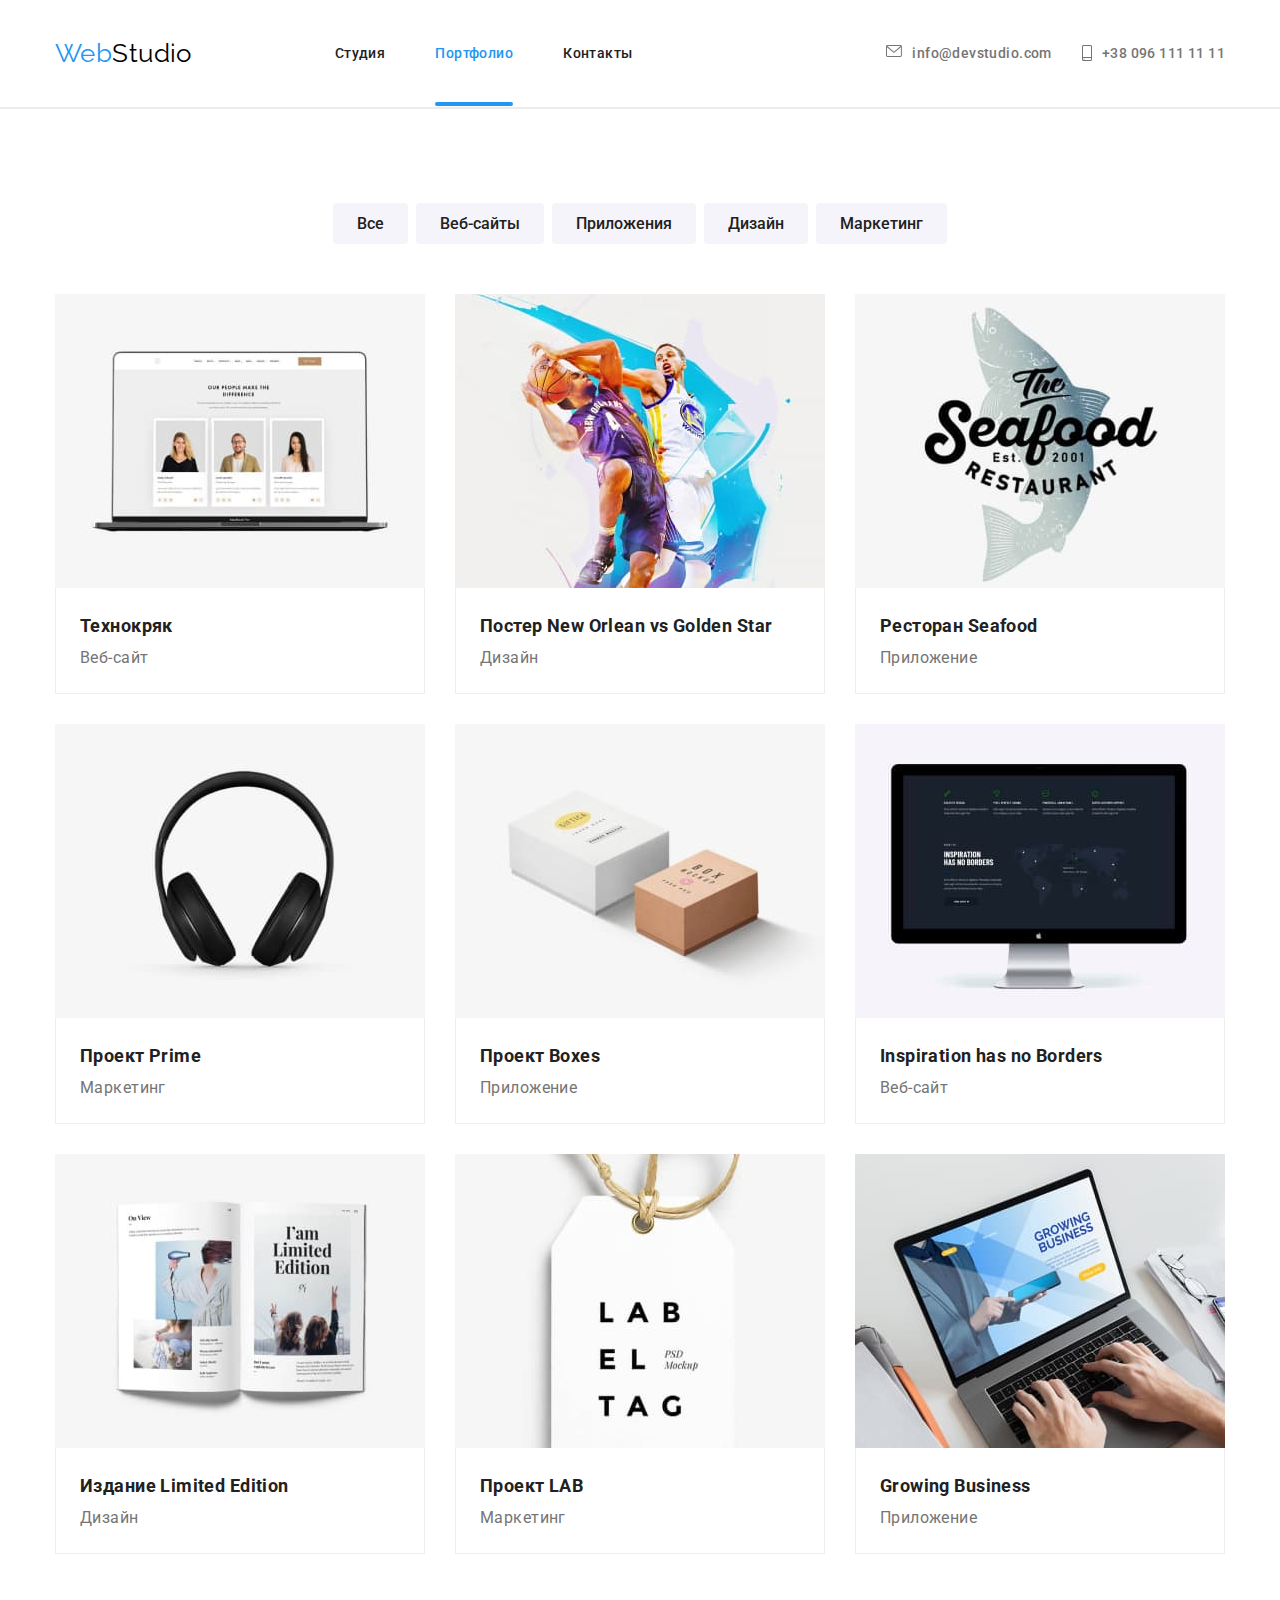
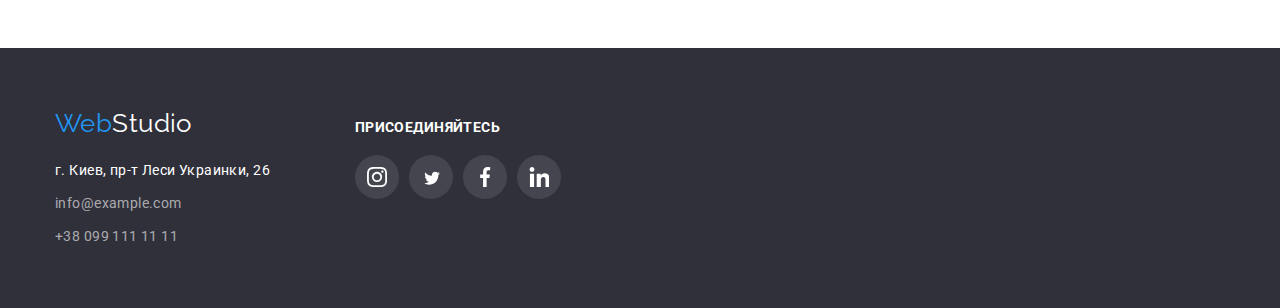
==== portfolio.html @ b3070d26 "Initial commit" ====
<!DOCTYPE html>
<html lang="ru">
  <head>
    <meta charset="UTF-8" />
    <meta http-equiv="X-UA-Compatible" content="IE=edge" />
    <meta name="viewport" content="width=device-width, initial-scale=1.0" />
    <title>Портфолио</title>
    <link rel="preconnect" href="https://fonts.googleapis.com" />
    <link rel="preconnect" href="https://fonts.gstatic.com" crossorigin />
    <link
      href="https://fonts.googleapis.com/css2?family=Raleway:wght@700&family=Roboto:wght@400;500;700;900&display=swap"
      rel="stylesheet"
    />
    <link
      rel="stylesheet"
      href="https://cdnjs.cloudflare.com/ajax/libs/modern-normalize/1.1.0/modern-normalize.min.css"
    />
    <link rel="stylesheet" href="./css/styles.css" />
  </head>

  <body class="body">
    <!---------------------------------------шапка профиля-->
    <header class="header">
      <div class="container header-container">
        <nav class="main-nav">
          <a href="./index.html" class="logo"
            ><span class="accent">Web</span>Studio</a
          >
          <ul class="site-nav list">
            <li class="item">
              <a href="./index.html" class="link">Студия</a>
            </li>
            <li class="item">
              <a href="./portfolio.html" class="link-current link">Портфолио</a>
            </li>
            <li class="item"><a href="" class="link">Контакты</a></li>
          </ul>
        </nav>
        <ul class="auth-nav list">
          <li class="auth-item">
          <a href="mailto:info@devstudio.com" class="mail">
            <svg class="auth-icon"
            width="16"
            height="12">
            <use href="./images-studio/icons.svg#icon-mail">
            </use>
          </svg>info@devstudio.com</a
          >
        </li>
          <li class="auth-item">
            <a href="tel:+380961111111" class="phone"><svg class="auth-icon"
              width="10"
              height="16">
              <use href="./images-studio/icons.svg#icon-smartphone">
              </use>
            </svg>+38 096 111 11 11</a>
          </li>
        </ul>
      </div>
    </header>
    <!--------------------кнопки-->
    <main>
      <section class="section filter">
        <div class="container filter">
          <ul class="buttons-filter list">
            <li class="btn-item"><button type="button" class="buttons">Все</button></li>
            <li class="btn-item"><button type="button" class="buttons">Веб-сайты</button></li>
            <li class="btn-item"><button type="button" class="buttons">Приложения</button></li>
            <li class="btn-item"><button type="button" class="buttons">Дизайн</button></li>
            <li class="btn-item"><button type="button" class="buttons">Маркетинг</button></li>
          </ul>
        </div>
      <!---------------------------------FILTER-->
        <div class="container filter-container">
          <ul class="filter-list list">
            <li class="filter-item">
              <div class="filter-modal">
                <img
                src="./images-portfolio/img-7.jpg"
                alt="магазин техники"
                width="370"
              />
              <div class="overlay">
                <p>Технокряк это современная площадка
                распространения коронавируса. 
                Компании используют эту платформу для 
                цифрового шпионажа и атак на
                защищённые сервера конкурентов.</p>
              </div>
            </div> 
              <div class="filter-wrap">
                <h3 class="title">Технокряк</h3>
                <p>Веб-сайт</p>
              </div>  
            </li>
            <li class="filter-item">
              <div class="filter-modal">
                <img src="./images-portfolio/img-8.jpg" alt="NBA" width="370" />
                <div class="overlay">
                  <p>Андрей спасибо Вам)<br>Oчень помогаете)</p>
                </div>
              </div>
              <div class="filter-wrap">
                <h3 class="title">Постер New Orlean vs Golden Star</h3>
                <p>Дизайн</p>
              </div>
            </li>
            <li class="filter-item">
              <div class="filter-modal">
                <img
                src="./images-portfolio/img-9.jpg"
                alt="тарелка с рыбой"
                width="370"
              />
              <div class="overlay">
                <p> Как же хочется побыстрее сдать все домашки</p>
              </div>
            </div>
              <div class="filter-wrap">
                <h3 class="title">Ресторан Seafood</h3>
                <p>Приложение</p>
              </div>
            </li>
            <li class="filter-item">
              <div class="filter-modal">
                <img
                src="./images-portfolio/img-10.jpg"
                alt="наушники"
                width="370"
              /> <div class="overlay">
                    <p>А еще понимать полностью как я эти домашки сделала</p>
              </div>
            </div>
              <div class="filter-wrap">
                <h3 class="title">Проект Prime</h3>
                <p>Маркетинг</p>
              </div>
            </li>
            <li class="filter-item">
              <div class="filter-modal"><img
                src="./images-portfolio/img-11.jpg"
                alt="peper box"
                width="370"
              /> <div class="overlay">
                <p>Чтоб на зимних каникулах сесть, и создать какой-нибудь лендинг</p>
              </div>
            </div>
              <div class="filter-wrap">
                <h3 class="title">Проект Boxes</h3>
                <p>Приложение</p>
              </div>
            </li>
            <li class="filter-item">
              <div class="filter-modal">
              <img
                src="./images-portfolio/img-12.jpg"
                alt="wallpapers travel"
                width="370"
              /> <div class="overlay">
                <p>А еще лучше этот лендинг продать</p>
              </div>
            </div>
              <div class="filter-wrap">
                <h3 class="title">Inspiration has no Borders</h3>
                <p>Веб-сайт</p>
              </div>
            </li>
            <li class="filter-item">
              <div class="filter-modal">
                <img
                src="./images-portfolio/img-13.jpg"
                alt="magazine"
                width="370"
              /> <div class="overlay">
                <p>Ведь деньги, это всегда<br> ОЧЕНЬ ПРИЯТНО!!!</p>
              </div>
            </div>
              <div class="filter-wrap">
                <h3 class="title">Издание Limited Edition</h3>
                <p>Дизайн</p>
              </div>
            </li>
            <li class="filter-item">
              <div class="filter-modal">
                <img src="./images-portfolio/img-14.jpg" alt="lab" width="370" />
                <div class="overlay">
                  <p>Сложно конечно делать все карточки фильтра было делать по отдельности)
                    Поскольку у я так и не разобралась как поставить курсор на несколько строк сразу(
                  </p>
                </div>
              </div>
              <div class="filter-wrap">
                <h3 class="title">Проект LAB</h3>
                <p>Маркетинг</p>
              </div>
            </li>
            <li class="filter-item"><a>
              <div class="filter-modal">
                <img src="./images-portfolio/img-15.jpg" alt="370" width="370" />
                <div class="overlay">
                  <p>За то хорошо попрактиковалась с разметкой</p>
                </div>
              </div>
              <div class="filter-wrap">
                <h3 class="title">Growing Business</h3>
                <p>Приложение</p></a>
              </div>
            </li>
          </ul>
        </div>
      </section>
    </main>
    <!-- подвал-->
    <footer class="footer">
      <div class="container footer-container">
        <div>
        <a href="/" class="logo"><span class="accent">Web</span>Studio</a>
        <address>
          <p class="footer-address">г. Киев, пр-т Леси Украинки, 26</p>
          <a href="mailto:info@example.com" class="footer-mail"
            >info@example.com</a
          >
          <a href="tel:+380991111111" class="footer-phone">+38 099 111 11 11</a>
        </address>
      </div>
      <div class="footer-join">
        <p class="join-title">ПРИСОЕДИНЯЙТЕСЬ</p>
            <ul class="footer master-social-list">
              <li class="master-social-item">
                  <a href="" class="master-social-link">
                      <svg class="master-social-icon"
                      width="20" 
                      height="20">
                      <use href="./images-studio/icons.svg#icon-instagram">
                      </use>
                      </svg>
                    </a>
              </li>
              <li class="master-social-item">
                  <a href="" class="master-social-link">
                      <svg class="master-social-icon"
                      width="20"
                      height="20">
                      <use href="./images-studio/icons.svg#icon-twitter">
                      </use>
                      </svg>
                </a>
              </li>
              <li class="master-social-item">
                  <a href="" class="master-social-link">
                    <svg class="master-social-icon"
                        width="20"
                        height="20">
                        <use href="./images-studio/icons.svg#icon-facebook">
                        </use>
                    </svg>
                  </a>
              </li>  
              <li class="master-social-item">
                  <a href="" class="master-social-link">
                    <svg class="master-social-icon"
                      width="20"
                      height="20">
                  <use href="./images-studio/icons.svg#icon-linkedin">
                  </use>
                  </svg>
                </a>
              </li>   
        </ul>
      </div>
    </div>
    </footer>
  </body>
  </body>
</html>
---- css/styles.css ----
:root {
  --primary-text-color: #757575;
  --title-text-color: #212121;
  --accent-color: #2196f3;
  --background-button: #188ce8;
  --white-color: #ffffff;
  --icon-clr: ##AFB1B8;

  --background-color: #e5e5e5;
  --hero-background-color: #2f303a;
  --second-accent-color: #000000;
  --filter-background: #f5f4fa;
  
}
html {
  box-sizing: border-box;
}
*,
*::after,
*::before {
    box-sizing: inherit;
}
body {
    background-color: var(--white-color);
    color: var(--primary-text-color);
    font-family: Roboto, sans-serif;
    letter-spacing: 0.03em;
    font-weight: 400;
    font-size: 14px;
    line-height: 1.7;
}
/* ------утилиты----- */
.list {
    list-style: none;
    padding: 0;
    margin: 0;
}
h1,h2,h3,h4,p,ul{
    margin-top: 0;
    margin-bottom: 0;
}
img {
  display: block;
}
/* ----------conteiner--------------- */
.container {
    width: 1200px;
    padding-left: 15px;
    padding-right: 15px;
    margin-left: auto;
    margin-right: auto;
}
/* site nav */
.logo {
    color: var(--second-accent-color);
    font-family: Raleway, cursive;
    font-size: 26px;
    line-height: 1.2;
    text-decoration: none;
    margin-right: 93px;
}
.logo:hover,
.logo:focus {
    color: var(--accent-color);
    transition-property: color;
    transition-duration: 250ms;
    transition-timing-function: cubic-bezier(0.4, 0, 0.2, 1);
}
.accent {
    color: var(--accent-color);
}
/* ----------HEDER-------- */
.header-container {
    display: flex;
    justify-content: space-between;
}
.header {
    padding-top: 25px;
    padding-bottom: 25px;
    border-bottom: 2px solid #ECECEC;
}
/* ------------main  NAV----------------- */
.main-nav {
    display: flex;
    align-items: center;
}
/* ------------SITE NAV----------------- */
.site-nav {
    display: flex;
    justify-content: space-between;
}
.site-nav .item {
    margin-left: 50px;
}
.site-nav .link {
    display: block;
    padding: 20px 0 20px 0;
}
.site-nav .link,
.auth-nav .mail,
.auth-nav .phone,
.site-nav .link-current {
    color: var(--title-text-color);
    font-weight: 500;
    font-size: 14px;
    line-height: 1.2;
    text-decoration: none;
}

.site-nav .link-current {
    color: var(--accent-color);
    position: relative;
  
}
.site-nav .link:hover,
.site-nav .link:focus,
.link-current:hover,
.link-current:focus {
    color: var(--accent-color);
    transition-property: color;
    transition-duration: 250ms;
    transition-timing-function: cubic-bezier(0.4, 0, 0.2, 1);
}
.link-current::after {
    position: absolute;
    content: "";
    border-color: var(--accent-color);
    background-color: var(--accent-color);
    display: block;
    width: 100%;
    height: 4px;
    bottom: -24px;
    
    
    border-radius: 2px; 
}
/* ------------AUTH-NAV----------------- */
.auth-nav {
    display: flex;
    margin-left: auto;
    align-items: center;

}
.auth-nav .item + .item {
    margin-left: 50px;
    display: flex;
}
.auth-nav .mail,
.auth-nav .phone {
    color: var(--primary-text-color);
    text-decoration: none;
    display: flex;
    fill: currentColor;
    padding: 20px 0 20px 0;
}
.auth-item .mail:focus,
.auth-item .mail:hover,
.auth-item .phone:focus,
.auth-item .phone:hover {
    color: var(--accent-color);
    transition-property: color;
    transition-duration: 250ms;
    transition-timing-function: cubic-bezier(0.4, 0, 0.2, 1);
}
.auth-item {
    margin-right: 30px;
    
}
.auth-item:last-child {
    margin-right: 0;
}

.auth-icon {
    margin-right: 10px;
}
------------HERO-----------------
.hero {
    display: flex;
    text-align: center;
    padding-bottom: 200px;
    border: 1px solid #ECECEC;
}
.hero-container {
    padding-top: 200px;
}
.overlay-hero {
    margin-left: auto;
    margin-right: auto;
    max-width: 1600px;
    height: 600px;
    background-color: var(--hero-background-color);
    background-image: linear-gradient(rgba(47, 48, 58, 0.4),
    rgba(47, 48, 58, 0.4)),
    url(../images-studio/bgheaderimg.jpg);
    background-repeat: no-repeat;
    background-size: cover;
    background-position: center;
} 
.hero-title {
    margin-top: 0;
    margin-bottom: 30px;
    color: var(--white-color);
    font-weight: 900;
    font-size: 44px;
    line-height: 1.4;
    text-align: center;
}
.hero-button {
    display: block;
    border-radius: 4px;
    border: 4px transparent;
    color: var(--white-color);
    background-color: var(--background-button);
    width: 200px;
    height: 50px;
    font-family: inherit;
    font-weight: 700;
    font-size: 16px;
    line-height: 1.8;
    cursor: pointer;
    margin: 0 auto;
}
.hero-button:hover,
.hero-button:focus {
    color: var(--accent-color);
    background-color: var(--white-color);
    transition-property: background-color, color;
    transition-duration: 250ms;
    transition-timing-function: cubic-bezier(0.4, 0, 0.2, 1);
  
} 
.backdrop {
    position: fixed;
    left: 0px;
    top: 0px;
    width: 100%;
    height: 100%;
    
    background-color: rgba(0, 0, 0, 0.2);
    transition: opacity 300ms linear;

}
.backdrop.is-hidden {
    visibility: hidden;
    pointer-events: none;
    opacity: 0;
    
    
}
.modal {
    position: absolute;
    top: 50%;
    left: 50%;
    transform: translate(-50%, -50%);

    width: 528px;
    height: 581px;

    background-color: var(--white-color);
    box-shadow: 0px 1px 3px rgba(0, 0, 0, 0.12),
    0px 1px 1px rgba(0, 0, 0, 0.14),
    0px 2px 1px rgba(0, 0, 0, 0.2);
    border-radius: 4px;
}
.btn-close {
    position: absolute;
    right: 10px;
    top: 10px;
    width: 30px;
    height: 30px;
    padding: 8px;
   
    border-radius: 50%;
    background: var(--white-color);
    border: 1px solid rgba(0, 0, 0, 0.1);
    display: flex;
    justify-content: center;
    align-items: center;
}
.close-icon {
  
  /* width: 18px;
  height: 18px; */
  
}
/* ------------SECTION----------------- */
.section {
    padding: 94px 0px;
} 
.section .title {
    color: var(--title-text-color);
    font-weight: 700;
    font-size: 14px;
    line-height: 1.1;
}
/* ---------------FETURES-------------- */
.section-feature {
    padding: 94px 0px;
}
.feature-list .title {
    color: var(--title-text-color);
    font-weight: 700;
    font-size: 14px;
    line-height: 1.1;
    text-transform: uppercase;
    margin-bottom: 10px;
}
.feature-list {
    display: flex;
    flex-direction: row;
    flex-wrap: nowrap; 
}
.feature-list .item {
    width: 270px;
    margin-right: 30px;
}
  .feature-list .item:last-child {
    margin-right: 0px;
}
.feature-box {
    margin-bottom: 30px;
    height: 120px;
    display: flex;
    justify-content: center;
    align-items: center;
    background: #F5F4FA;
    border-radius: 4px; 
}
.feature-item {
    width: 70px;
    height: 70px;
}
/* ---------------WORK -------------- */
.works {
    padding-top: 0px;
}
.works-title,
.team-title {
    color: var(--title-text-color);
    font-weight: 700;
    font-size: 36px;
    line-height: 1.2;
    text-align: center;
    margin-bottom: 50px;
}
.works-list {
    display: flex;
    justify-content: space-between;
}
.works-cover {
    position: relative;
    /* Transform: translateY(-50%); */
    display: flex;
    justify-content: center;
    align-items: center;
    
}
.works-text {
    position: absolute;
    left: 100px;
    font-weight: 700;
    font-size: 14px;
    line-height: 1.1;
    text-align: center;
    letter-spacing: 0.03em;
    text-align: center;
    background-color: rgba(47, 48, 58, 0.8);
    text-transform: uppercase;
    color: #FFFFFF;
    width: 370px;
    height: 70px;
    left: 0;
    bottom: 0; 
    padding: 27px 82px 27px 83px;
}

.overlay {
    position: absolute;
    top: 0;
    width: 100%;
    height: 100%;
    color: var(--white-color);
    background: rgba(33, 150, 243, 0.9);
    padding: 63px 24px;
    transform: translateY(100%);
    transition: transform 250ms;
    transition-duration: cubic-bezier(0.4, 0, 0.2, 1);
} 
/* ------------TEAM--------- */
.team {
    display: flex;
    padding-top: 94px;
    padding-bottom: 94px;
    background-color: #F5F4FA;
    margin-bottom: 0;
}
.team-card {
    background-color: var(--white-color);
    margin-right: 30px;
    border-radius: 0px 0px 4px 4px;
    box-shadow: 0px 1px 3px
    rgba(0, 0, 0, 0.12),
    0px 1px 1px rgba(0, 0, 0, 0.14),
    0px 2px 1px rgba(0, 0, 0, 0.2);
}
.team-card:last-child {
    margin-right: 0px;
}
.team-list {
    display: flex;
}
.team-wrap {
    border-radius: 0px 0px 4px 4px;
    padding-top: 30px;
    padding-bottom: 30px;
}
.team-item {
    color: var(--title-text-color);
    font-weight: 500;
    font-size: 16px;
    line-height: 1.1;
    margin-bottom: 10px;
    text-align: center;
}
.description {
    font-size: 16px;
    line-height: 1.1;
    text-align: center;
    margin-bottom: 16px;
}
.master-social-list {
    display: flex;
    list-style: none;
    align-items: center;
    padding-left: 32px;
}
.master-social-item {
    margin-right: 10px;
}
.master-social-item:last-child {
    margin-right: 0px;
}
.master-social-link {
    width: 44px;
    height: 44px;
    border-radius: 50%;
    display: flex; 
    background-color: var(--white-color);
    justify-content: center;
    align-items: center;
    color: var(--white-color);
}
.master-social-icon {
    fill: #AFB1B8;
}
.master-social-link:hover,
.master-social-link:focus {
    background-color: var(--accent-color);
    transition-property: background-color;
    transition-duration: 250ms;
    transition-timing-function: cubic-bezier(0.4, 0, 0.2, 1);
}
.master-social-link:hover svg,
.master-social-link:focus svg {
    fill: var(--white-color);
    
}
/* --------------CLIENTS---------------------- */
.section-clients {
    padding-top: 94px;
    padding-bottom: 94px;
}
.clients-title {
    text-align: center;
    margin-bottom: 50px;
    font-weight: 700;
    font-size: 36px;
    line-height: 1.1;
    letter-spacing: 0.03em;
    color: var(--second-accent-color);
}
.clients .list {
    display: flex;
}
.clients-item {
    margin-right: 30px; 
}
.clients-link {
    display: flex;
    justify-content: center;
    align-items: center;
    width: 170px;
    height: 92px;
    border: 1px solid #AFB1B8;
    border-radius: 4px;
    fill: #AFB1B8;
}
.clients-item:last-child {
    margin-right: 0;
}
.clients-link:hover,
.clients-link:focus,
.clients-icon:hover,
.clients-icon:focus {
    fill: var(--accent-color);
    border-color: var(--accent-color);
    transition-property: fill, border-color;
    transition-duration: 250ms;
    transition-timing-function: cubic-bezier(0.4, 0, 0.2, 1);
}
/* ---------------FOOTER-------------- */
.footer-container {
    display: flex;
  align-items: baseline;
}
.footer {
    background-color: var(--hero-background-color);
    padding-top: 60px;
    padding-bottom: 60px;
}
.footer .logo {
    color: var(--white-color);
    margin-bottom: 20px;
    display: flex;
    text-decoration: none;
}
.footer .logo:hover {
    color: var(--accent-color);
    transition-property: color;
    transition-duration: 250ms;
    transition-timing-function: cubic-bezier(0.4, 0, 0.2, 1);
}
.footer-address,
.footer-mail,
.footer-phone {
    color: var(--white-color);
    font-style: normal;
    font-size: 14px;
    line-height: 1.7;
}
.footer-mail,
.footer-phone {
    color: rgba(255, 255, 255, 0.6);
    display: block;
    text-decoration: none;
}
.footer-mail:hover,
.footer-phone:hover,
.footer-mail:focus,
.footer-phone:focus {
    color: var(--accent-color);
    transition-property: color;
    transition-duration: 250ms;
    transition-timing-function: cubic-bezier(0.4, 0, 0.2, 1);
}
.footer-address,
.footer-mail {
    margin-bottom: 9px;
}
 .footer-join {
  margin-left: 70px;
}
.join-title {
    color: var(--white-color);
    font-weight: 700;
    font-size: 14px;
    line-height: 1.1;
}
.footer .master-social-list {
    width: 205px;
    margin-top: 20px;
    padding: 0px;
}
.footer .master-social-link {
    background: rgba(255, 255, 255, 0.1);
}

.footer .master-social-icon {
    fill: var(--white-color);
}
.master-social-link:hover,
.master-social-link:focus{
    background-color: var(--accent-color);
    transition-property: background-color;
    transition-duration: 250ms;
    transition-timing-function: cubic-bezier(0.4, 0, 0.2, 1);
}

/* ------PORTFOLIO------------- */
.buttons {
    color: var(--title-text-color);
    background-color: var(--filter-background);
    font-family: inherit;
    font-weight: 500;
    font-size: 16px;
    line-height: 1.6;
    padding: 6px 22px;
    border-radius: 4px;
    border-color: transparent;
    min-height: 38px;
    cursor: pointer;
}
.btn-item {
    margin-right: 8px;
}
.btn-item:last-child {
    margin-right: 0px;
}
.buttons:hover,
.buttons:focus {
    color: var(--white-color);
    background-color: var(--accent-color);
    box-shadow: 0px 4px 4px rgba(0, 0, 0, 0.25);
    transition-property: background-color, box-shadow;
    transition-duration: 250ms;
    transition-timing-function: cubic-bezier(0.4, 0, 0.2, 1);
}
.buttons-filter {
    display: flex;
    justify-content: center;
    margin-bottom: 50px;
}
/* ----------------FILTER----------- */
.filter-list .title {
    color: var(--title-text-color);
    font-weight: 700;
    font-size: 18px;
    line-height: 2;
}
.filter-container {
    display: flex;
    flex-wrap: wrap;
}

.filter-wrap {
    padding: 20px 24px;
    border: 1px solid #EEEEEE;
    border-top: 0px;
}
.filter-modal {
  position: relative;
  overflow: hidden;
}

.filter-item:hover .overlay {
    transform: translateY(0%);
    
}
.overlay {
    position: absolute;
    top: 0;
    width: 100%;
    height: 100%;
    color: var(--white-color);
    background: rgba(33, 150, 243, 0.9);
    padding: 63px 24px;
    transform: translateY(100%);
    transition-property: background-color, color, translateY(100%);
    transition-duration: 250ms;
    transition-timing-function: cubic-bezier(0.4, 0, 0.2, 1);
}
.filter-list {
    display: flex;
    flex-wrap: wrap;
}
.filter-item {
    width: 370px;
    font-size: 16px;
    line-height: 1.8;
    margin-right: 30px;
    margin-bottom: 30px;
    width: 370px;
    width: calc((100% - 2 * 30px) / 3);
    
}
.filter-item:hover,
.filter-item:focus {
    box-shadow: 0px 1px 1px rgba(0, 0, 0, 0.12),
    0px 4px 4px rgba(0, 0, 0, 0.06),
    1px 4px 6px rgba(0, 0, 0, 0.16);
    transition-property: box-shadow;
    transition-duration: 250ms;
    transition-timing-function: cubic-bezier(0.4, 0, 0.2, 1);;
}
.filter-item:nth-child(3n) {
    margin-right: 0;
}
.filter-item:nth-last-child(-n + 3) {
    margin-bottom: 0;
}
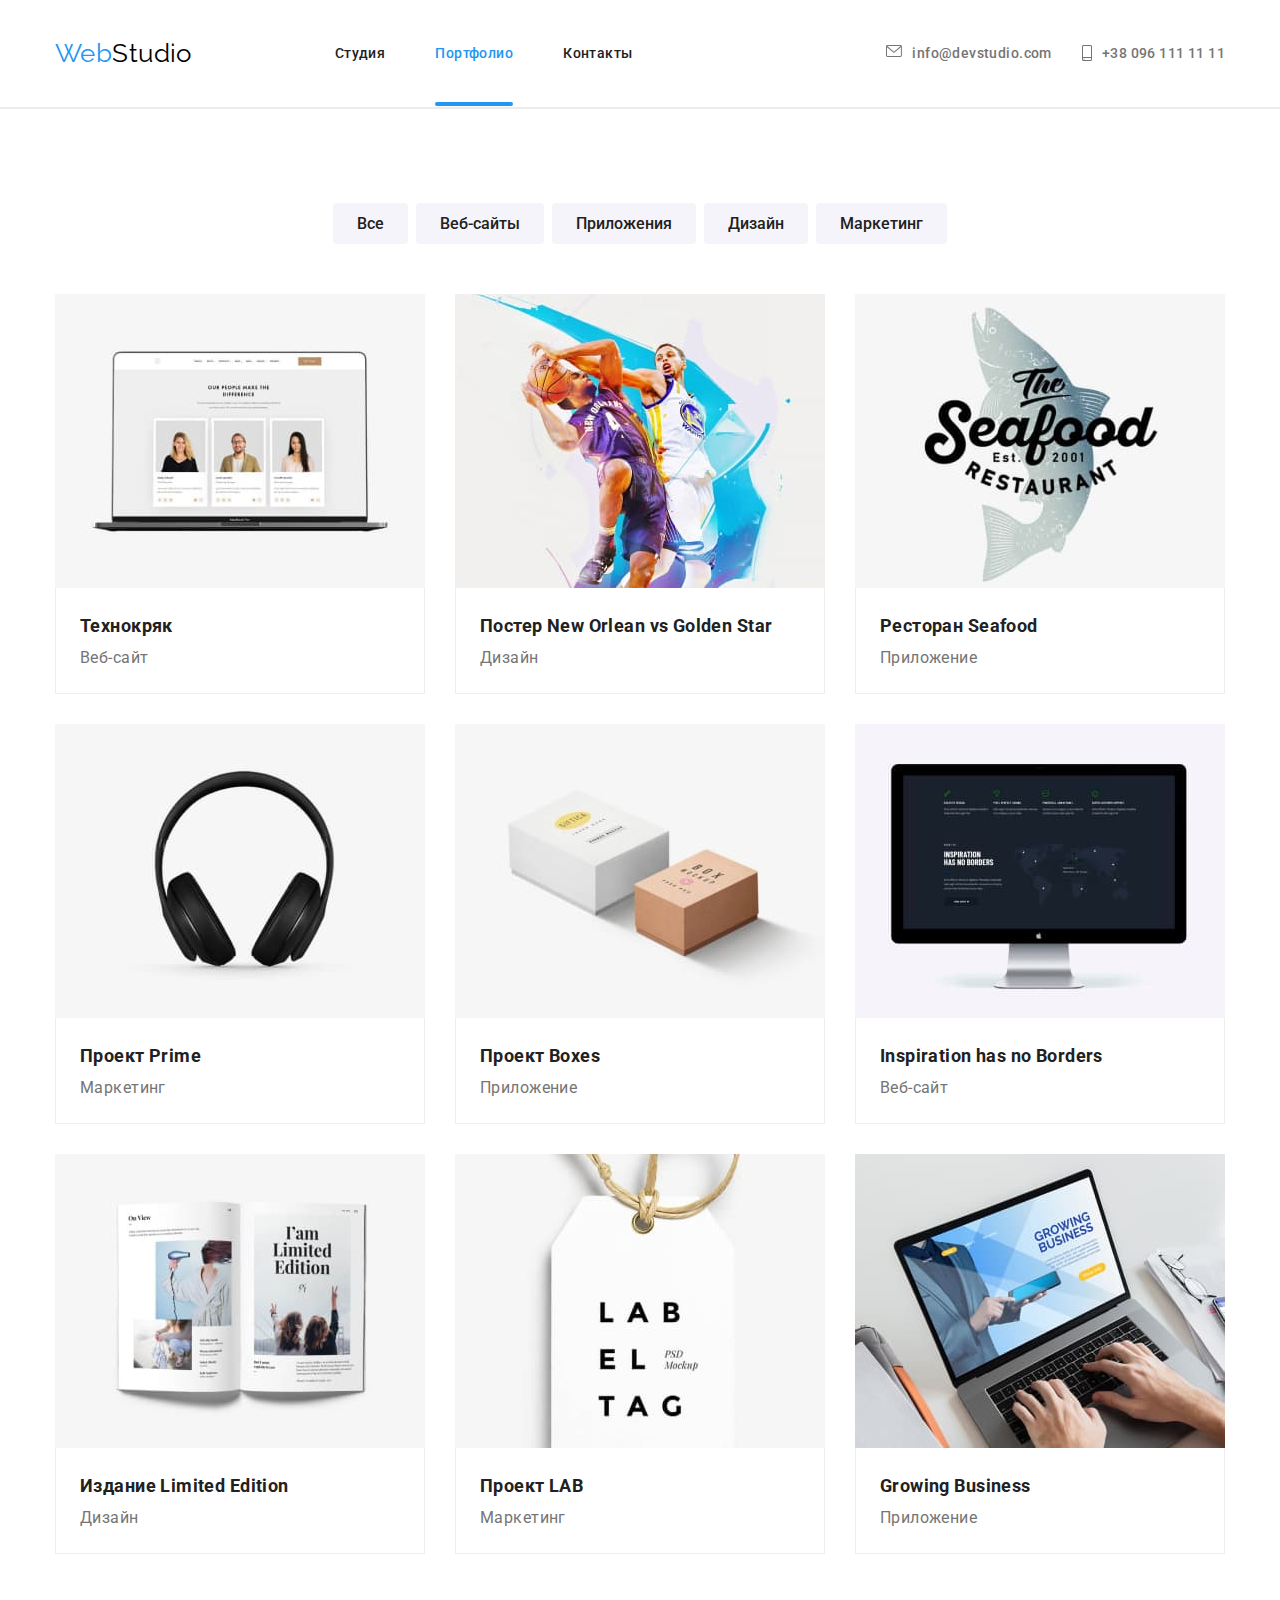
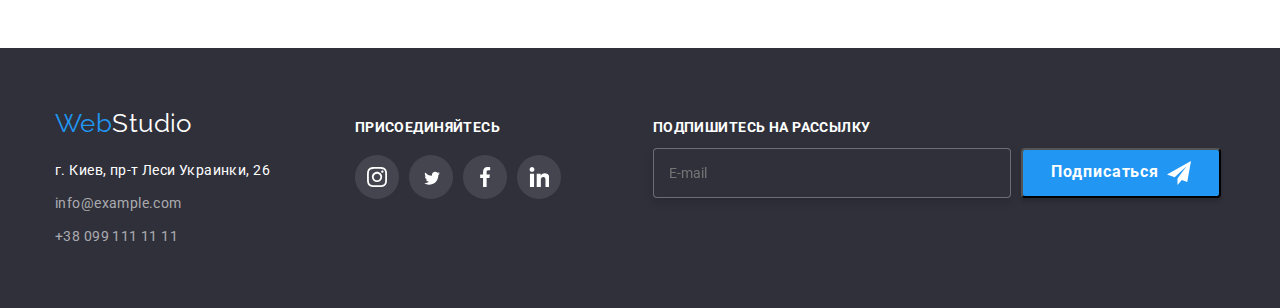
==== commit 695a171f: "правки в дз 6" ====
--- a/portfolio.html
+++ b/portfolio.html
@@ -211,65 +211,108 @@
       </section>
     </main>
     <!-- подвал-->
-    <footer class="footer">
-      <div class="container footer-container">
-        <div>
-        <a href="/" class="logo"><span class="accent">Web</span>Studio</a>
-        <address>
-          <p class="footer-address">г. Киев, пр-т Леси Украинки, 26</p>
-          <a href="mailto:info@example.com" class="footer-mail"
-            >info@example.com</a
-          >
-          <a href="tel:+380991111111" class="footer-phone">+38 099 111 11 11</a>
-        </address>
-      </div>
-      <div class="footer-join">
-        <p class="join-title">ПРИСОЕДИНЯЙТЕСЬ</p>
-            <ul class="footer master-social-list">
-              <li class="master-social-item">
-                  <a href="" class="master-social-link">
-                      <svg class="master-social-icon"
-                      width="20" 
-                      height="20">
-                      <use href="./images-studio/icons.svg#icon-instagram">
-                      </use>
-                      </svg>
-                    </a>
-              </li>
-              <li class="master-social-item">
-                  <a href="" class="master-social-link">
-                      <svg class="master-social-icon"
-                      width="20"
-                      height="20">
-                      <use href="./images-studio/icons.svg#icon-twitter">
-                      </use>
-                      </svg>
-                </a>
-              </li>
-              <li class="master-social-item">
-                  <a href="" class="master-social-link">
-                    <svg class="master-social-icon"
-                        width="20"
-                        height="20">
-                        <use href="./images-studio/icons.svg#icon-facebook">
-                        </use>
-                    </svg>
-                  </a>
-              </li>  
-              <li class="master-social-item">
-                  <a href="" class="master-social-link">
-                    <svg class="master-social-icon"
-                      width="20"
-                      height="20">
-                  <use href="./images-studio/icons.svg#icon-linkedin">
-                  </use>
-                  </svg>
-                </a>
-              </li>   
-        </ul>
-      </div>
-    </div>
-    </footer>
+       <footer class="footer">
+            <div class="container footer-container">
+                <div>
+                    <a href="/" class="logo"
+                        ><span class="accent">Web</span>Studio</a
+                    >
+                    <address>
+                        <p class="footer-address">
+                            г. Киев, пр-т Леси Украинки, 26
+                        </p>
+                        <a href="mailto:info@example.com" class="footer-mail"
+                            >info@example.com</a
+                        >
+                        <a href="tel:+380991111111" class="footer-phone"
+                            >+38 099 111 11 11</a
+                        >
+                    </address>
+                </div>
+                <div class="footer-join">
+                    <p class="join-title">ПРИСОЕДИНЯЙТЕСЬ</p>
+                    <ul class="footer master-social-list">
+                        <li class="master-social-item">
+                            <a href="" class="master-social-link">
+                                <svg
+                                    class="master-social-icon"
+                                    width="20"
+                                    height="20"
+                                >
+                                    <use
+                                        href="./images-studio/icons.svg#icon-instagram"
+                                    ></use>
+                                </svg>
+                            </a>
+                        </li>
+                        <li class="master-social-item">
+                            <a href="" class="master-social-link">
+                                <svg
+                                    class="master-social-icon"
+                                    width="20"
+                                    height="20"
+                                >
+                                    <use
+                                        href="./images-studio/icons.svg#icon-twitter"
+                                    ></use>
+                                </svg>
+                            </a>
+                        </li>
+                        <li class="master-social-item">
+                            <a href="" class="master-social-link">
+                                <svg
+                                    class="master-social-icon"
+                                    width="20"
+                                    height="20"
+                                >
+                                    <use
+                                        href="./images-studio/icons.svg#icon-facebook"
+                                    ></use>
+                                </svg>
+                            </a>
+                        </li>
+                        <li class="master-social-item">
+                            <a href="" class="master-social-link">
+                                <svg
+                                    class="master-social-icon"
+                                    width="20"
+                                    height="20"
+                                >
+                                    <use
+                                        href="./images-studio/icons.svg#icon-linkedin"
+                                    ></use>
+                                </svg>
+                            </a>
+                        </li>
+                    </ul>
+                </div>
+                <div class="subscribe">
+                    <p class="subscribe-title">Подпишитесь на рассылку</p>
+                    <form class="subscribe-form">
+                        <label class="subscribe-label">
+                            <input
+                                type="mail"
+                                name="mail"
+                                class="subscribe-input"
+                                placeholder="E-mail"
+                                required
+                            />
+                        </label>
+                        <button class="submit" type="submit">
+                            Подписаться<svg
+                                class="tg-icon"
+                                width="24"
+                                height="24"
+                            >
+                                <use
+                                    href="./symbol-defs.svg#icon-telegram"
+                                ></use>
+                            </svg>
+                        </button>
+                    </form>
+                </div>
+            </div>
+        </footer>
   </body>
   </body>
 </html>
--- a/css/styles.css
+++ b/css/styles.css
@@ -34,6 +34,10 @@
     list-style: none;
     padding: 0;
     margin: 0;
+}
+button, input, a {
+    outline: none;
+    cursor: pointer;
 }
 h1,h2,h3,h4,p,ul{
     margin-top: 0;
@@ -58,13 +62,13 @@
     line-height: 1.2;
     text-decoration: none;
     margin-right: 93px;
+    transition-property: color;
+    transition-duration: 250ms;
+    transition-timing-function: cubic-bezier(0.4, 0, 0.2, 1);
 }
 .logo:hover,
 .logo:focus {
     color: var(--accent-color);
-    transition-property: color;
-    transition-duration: 250ms;
-    transition-timing-function: cubic-bezier(0.4, 0, 0.2, 1);
 }
 .accent {
     color: var(--accent-color);
@@ -105,21 +109,20 @@
     font-size: 14px;
     line-height: 1.2;
     text-decoration: none;
+    transition-property: color;
+    transition-duration: 250ms;
+    transition-timing-function: cubic-bezier(0.4, 0, 0.2, 1);
 }
 
 .site-nav .link-current {
     color: var(--accent-color);
     position: relative;
-  
 }
 .site-nav .link:hover,
 .site-nav .link:focus,
 .link-current:hover,
 .link-current:focus {
     color: var(--accent-color);
-    transition-property: color;
-    transition-duration: 250ms;
-    transition-timing-function: cubic-bezier(0.4, 0, 0.2, 1);
 }
 .link-current::after {
     position: absolute;
@@ -152,15 +155,16 @@
     display: flex;
     fill: currentColor;
     padding: 20px 0 20px 0;
+    transition-property: color;
+    transition-duration: 250ms;
+    transition-timing-function: cubic-bezier(0.4, 0, 0.2, 1);
 }
 .auth-item .mail:focus,
 .auth-item .mail:hover,
 .auth-item .phone:focus,
 .auth-item .phone:hover {
     color: var(--accent-color);
-    transition-property: color;
-    transition-duration: 250ms;
-    transition-timing-function: cubic-bezier(0.4, 0, 0.2, 1);
+    
 }
 .auth-item {
     margin-right: 30px;
@@ -217,18 +221,16 @@
     font-weight: 700;
     font-size: 16px;
     line-height: 1.8;
-    cursor: pointer;
     margin: 0 auto;
+    transition-property: background-color, 
+    color, 2250ms cubic-bezier(0.4, 0, 0.2, 1);
 }
 .hero-button:hover,
 .hero-button:focus {
     color: var(--accent-color);
     background-color: var(--white-color);
-    transition-property: background-color, color;
-    transition-duration: 250ms;
-    transition-timing-function: cubic-bezier(0.4, 0, 0.2, 1);
-  
 } 
+/* --------------backdrop------- */
 .backdrop {
     position: fixed;
     left: 0px;
@@ -238,23 +240,21 @@
     
     background-color: rgba(0, 0, 0, 0.2);
     transition: opacity 300ms linear;
-
 }
 .backdrop.is-hidden {
     visibility: hidden;
     pointer-events: none;
     opacity: 0;
-    
-    
-}
+}
+/* ----------modal----- */
 .modal {
     position: absolute;
     top: 50%;
     left: 50%;
     transform: translate(-50%, -50%);
-
+    padding: 40px;
     width: 528px;
-    height: 581px;
+    min-height: 581px;
 
     background-color: var(--white-color);
     box-shadow: 0px 1px 3px rgba(0, 0, 0, 0.12),
@@ -269,19 +269,152 @@
     width: 30px;
     height: 30px;
     padding: 8px;
-   
     border-radius: 50%;
     background: var(--white-color);
     border: 1px solid rgba(0, 0, 0, 0.1);
     display: flex;
     justify-content: center;
     align-items: center;
-}
-.close-icon {
-  
-  /* width: 18px;
-  height: 18px; */
-  
+    outline: none;
+}
+.form-conect {
+    width: 448px;
+    min-height: 342px;
+    transition: border 250ms ;
+}
+.form-title {
+    width: 448px;
+    height: 23px;
+    margin-bottom: 12px;
+    font-weight: 700;
+    font-size: 20px;
+    line-height: 1.1;
+    text-align: center;
+    letter-spacing: 0.03em;
+    color: var(--second-accent-color);
+    top: 40px;
+    left: 40px;
+}
+.label {
+    display: block;
+    position: relative;
+}
+.input-form,
+.comment {
+    padding-left: 40px;
+    width: 100%;
+    height: 40px;
+    border:  1px solid rgba(33, 33, 33, 0.2);
+    border-radius: 4px;
+    transition: border 250ms cubic-bezier(0.4, 0, 0.2, 1);
+}
+.input-form:focus,
+.comment:focus {
+    border: 1px solid var(--accent-color);
+    
+}
+.input-form:focus +.input-icon {
+    fill: var(--accent-color);
+}
+.form-modal {
+    margin-bottom: 10px;
+}
+
+.comment {
+    outline: none;
+    resize: none;
+    height: 120px;
+    padding: 15px;
+    font-size: 14px;
+    line-height: 1.1px;
+    letter-spacing: 0.01em;
+    color: rgba(117, 117, 117, 0.5);
+}
+.comment::placeholder {
+    font-weight: 400;
+    font-size: 14px;
+    line-height: 1.1px;
+    letter-spacing: 0.01em;
+    color: rgba(117, 117, 117, 0.5);
+}
+.input-wrap {
+    position: relative;
+}
+.input-icon {
+    position: absolute;
+    width: 18px;
+    height: 18px;
+    top: 50%;
+    left: 15px;
+    transform: translateY(-50%);
+    fill: var(--second-accent-color);
+}
+.checktext {
+    font-size: 14px;
+    line-height: 1.7;
+    color: var(--primary-text-color);
+    display: flex;
+    align-items: center;
+    margin-left: 8px;
+    margin-top: 10px;
+    margin-bottom: 30px;
+}
+.checktext span {
+    width: 16px;
+    height: 15px;
+    border: 2px solid var(--title-text-color);
+    border-radius: 2px;
+    margin-right: 5px;
+    display: flex;
+    align-items: center;
+    justify-content: center;
+}
+.modal-checkbox:checked + .checktext svg{
+    fill: var(--white-color);
+    background-color: var(--accent-color);
+} 
+.modal-checkbox:checked + .checktext span{
+    background-color: var(--accent-color);
+    border-color: transparent;
+}
+.icon-check {
+    fill: transparent;
+}
+.modal-checkbox.visually-hidden {
+    visibility: hidden;
+    position: absolute;
+}
+.agree-link {
+    color: var(--accent-color);
+    text-decoration: underline;
+}
+.button-send {
+    display: flex; 
+    align-items: center; 
+    justify-content: center; 
+    width: 200px;
+    height: 50px;
+    margin: 0 auto;
+    outline: none;
+    background-color: var(--accent-color);
+    font-weight: 700;
+    font-size: 16px;
+    line-height: 1.8;
+    letter-spacing: 0.06em;
+    color: var(--white-color);
+    border-color: transparent;
+    box-shadow: 
+    0px 1px 3px rgba(0, 0, 0, 0.12),
+    0px 1px 1px rgba(0, 0, 0, 0.14),
+    0px 2px 1px rgba(0, 0, 0, 0.2);
+    border-radius: 4px;
+    cursor: pointer;
+    transition: box-shadow 
+    250ms cubic-bezier(0.4, 0, 0.2, 1);
+}
+.button-send:hover,
+.button-send:focus {
+    box-shadow: (0px 4px 4px rgba(0, 0, 0, 0.25));
 }
 /* ------------SECTION----------------- */
 .section {
@@ -349,7 +482,6 @@
 }
 .works-cover {
     position: relative;
-    /* Transform: translateY(-50%); */
     display: flex;
     justify-content: center;
     align-items: center;
@@ -448,22 +580,22 @@
     background-color: var(--white-color);
     justify-content: center;
     align-items: center;
-    color: var(--white-color);
+    color: var(--white-color);  
+    transition-property: background-color;
+    transition-duration: 250ms;
+    transition-timing-function: cubic-bezier(0.4, 0, 0.2, 1);
 }
 .master-social-icon {
     fill: #AFB1B8;
+    
 }
 .master-social-link:hover,
 .master-social-link:focus {
     background-color: var(--accent-color);
-    transition-property: background-color;
-    transition-duration: 250ms;
-    transition-timing-function: cubic-bezier(0.4, 0, 0.2, 1);
 }
 .master-social-link:hover svg,
 .master-social-link:focus svg {
     fill: var(--white-color);
-    
 }
 /* --------------CLIENTS---------------------- */
 .section-clients {
@@ -494,6 +626,9 @@
     border: 1px solid #AFB1B8;
     border-radius: 4px;
     fill: #AFB1B8;
+    transition-property: fill, border-color;
+    transition-duration: 250ms;
+    transition-timing-function: cubic-bezier(0.4, 0, 0.2, 1);
 }
 .clients-item:last-child {
     margin-right: 0;
@@ -503,15 +638,12 @@
 .clients-icon:hover,
 .clients-icon:focus {
     fill: var(--accent-color);
-    border-color: var(--accent-color);
-    transition-property: fill, border-color;
-    transition-duration: 250ms;
-    transition-timing-function: cubic-bezier(0.4, 0, 0.2, 1);
+    border-color: var(--accent-color); 
 }
 /* ---------------FOOTER-------------- */
 .footer-container {
     display: flex;
-  align-items: baseline;
+    align-items: baseline;
 }
 .footer {
     background-color: var(--hero-background-color);
@@ -523,12 +655,12 @@
     margin-bottom: 20px;
     display: flex;
     text-decoration: none;
+    transition-property: color;
+    transition-duration: 250ms;
+    transition-timing-function: cubic-bezier(0.4, 0, 0.2, 1);
 }
 .footer .logo:hover {
     color: var(--accent-color);
-    transition-property: color;
-    transition-duration: 250ms;
-    transition-timing-function: cubic-bezier(0.4, 0, 0.2, 1);
 }
 .footer-address,
 .footer-mail,
@@ -543,15 +675,15 @@
     color: rgba(255, 255, 255, 0.6);
     display: block;
     text-decoration: none;
+    transition-property: color;
+    transition-duration: 250ms;
+    transition-timing-function: cubic-bezier(0.4, 0, 0.2, 1);
 }
 .footer-mail:hover,
 .footer-phone:hover,
 .footer-mail:focus,
 .footer-phone:focus {
     color: var(--accent-color);
-    transition-property: color;
-    transition-duration: 250ms;
-    transition-timing-function: cubic-bezier(0.4, 0, 0.2, 1);
 }
 .footer-address,
 .footer-mail {
@@ -573,6 +705,9 @@
 }
 .footer .master-social-link {
     background: rgba(255, 255, 255, 0.1);
+    transition-property: background-color;
+    transition-duration: 250ms;
+    transition-timing-function: cubic-bezier(0.4, 0, 0.2, 1);
 }
 
 .footer .master-social-icon {
@@ -581,9 +716,63 @@
 .master-social-link:hover,
 .master-social-link:focus{
     background-color: var(--accent-color);
-    transition-property: background-color;
-    transition-duration: 250ms;
-    transition-timing-function: cubic-bezier(0.4, 0, 0.2, 1);
+}
+/* ------------subscribe----- */
+.subscribe {
+    margin-left: 93px;
+    display: inline-block;
+}
+.subscribe-title {
+    font-weight: 700;
+    font-size: 14px;
+    line-height: 1.1px;
+    letter-spacing: 0.03em;
+    text-transform: uppercase;
+    margin-bottom: 20px;
+    color: var(--white-color);
+}
+.subscribe-form {
+    display: flex;
+}
+.subscribe-input {
+    width: 358px;
+    height: 50px;  
+    margin-right: 10px;
+    padding-left: 15px; 
+    background-color: var(--hero-background-color);
+    border: 1px solid rgba(255, 255, 255, 0.3);
+    filter: drop-shadow(0px 4px 4px rgba(0, 0, 0, 0.15));
+    border-radius: 4px;
+    font-size: 14px;
+    color: var(--white-color);
+}
+.submit {
+    position: relative;
+    width: 200px;
+    height: 50px;
+    background-color: var(--accent-color);
+    box-shadow: 0px 4px 4px rgba(0, 0, 0, 0.15);
+    border-radius: 4px;
+    
+    font-weight: 700;
+    font-size: 16px;
+    line-height: 1.8;
+    align-items: center;
+    text-align: start;
+    padding-left: 28px;
+    letter-spacing: 0.06em;
+    color: var(--white-color);
+    transition-property: border-color;
+    transition-duration: 250ms;
+    transition-timing-function: cubic-bezier(0.4, 0, 0.2, 1);
+}
+.submit:focus {
+    border-color: var(--accent-color);
+}
+.tg-icon {
+    position: absolute;
+    top: 11px;
+    right: 28px;
 }
 
 /* ------PORTFOLIO------------- */
@@ -599,6 +788,9 @@
     border-color: transparent;
     min-height: 38px;
     cursor: pointer;
+    transition-property: background-color, box-shadow;
+    transition-duration: 250ms;
+    transition-timing-function: cubic-bezier(0.4, 0, 0.2, 1);
 }
 .btn-item {
     margin-right: 8px;
@@ -611,9 +803,6 @@
     color: var(--white-color);
     background-color: var(--accent-color);
     box-shadow: 0px 4px 4px rgba(0, 0, 0, 0.25);
-    transition-property: background-color, box-shadow;
-    transition-duration: 250ms;
-    transition-timing-function: cubic-bezier(0.4, 0, 0.2, 1);
 }
 .buttons-filter {
     display: flex;
@@ -671,16 +860,16 @@
     margin-bottom: 30px;
     width: 370px;
     width: calc((100% - 2 * 30px) / 3);
-    
+    transition-property: box-shadow;
+    transition-duration: 250ms;
+    transition-timing-function: cubic-bezier(0.4, 0, 0.2, 1);
 }
 .filter-item:hover,
 .filter-item:focus {
     box-shadow: 0px 1px 1px rgba(0, 0, 0, 0.12),
     0px 4px 4px rgba(0, 0, 0, 0.06),
     1px 4px 6px rgba(0, 0, 0, 0.16);
-    transition-property: box-shadow;
-    transition-duration: 250ms;
-    transition-timing-function: cubic-bezier(0.4, 0, 0.2, 1);;
+    
 }
 .filter-item:nth-child(3n) {
     margin-right: 0;
